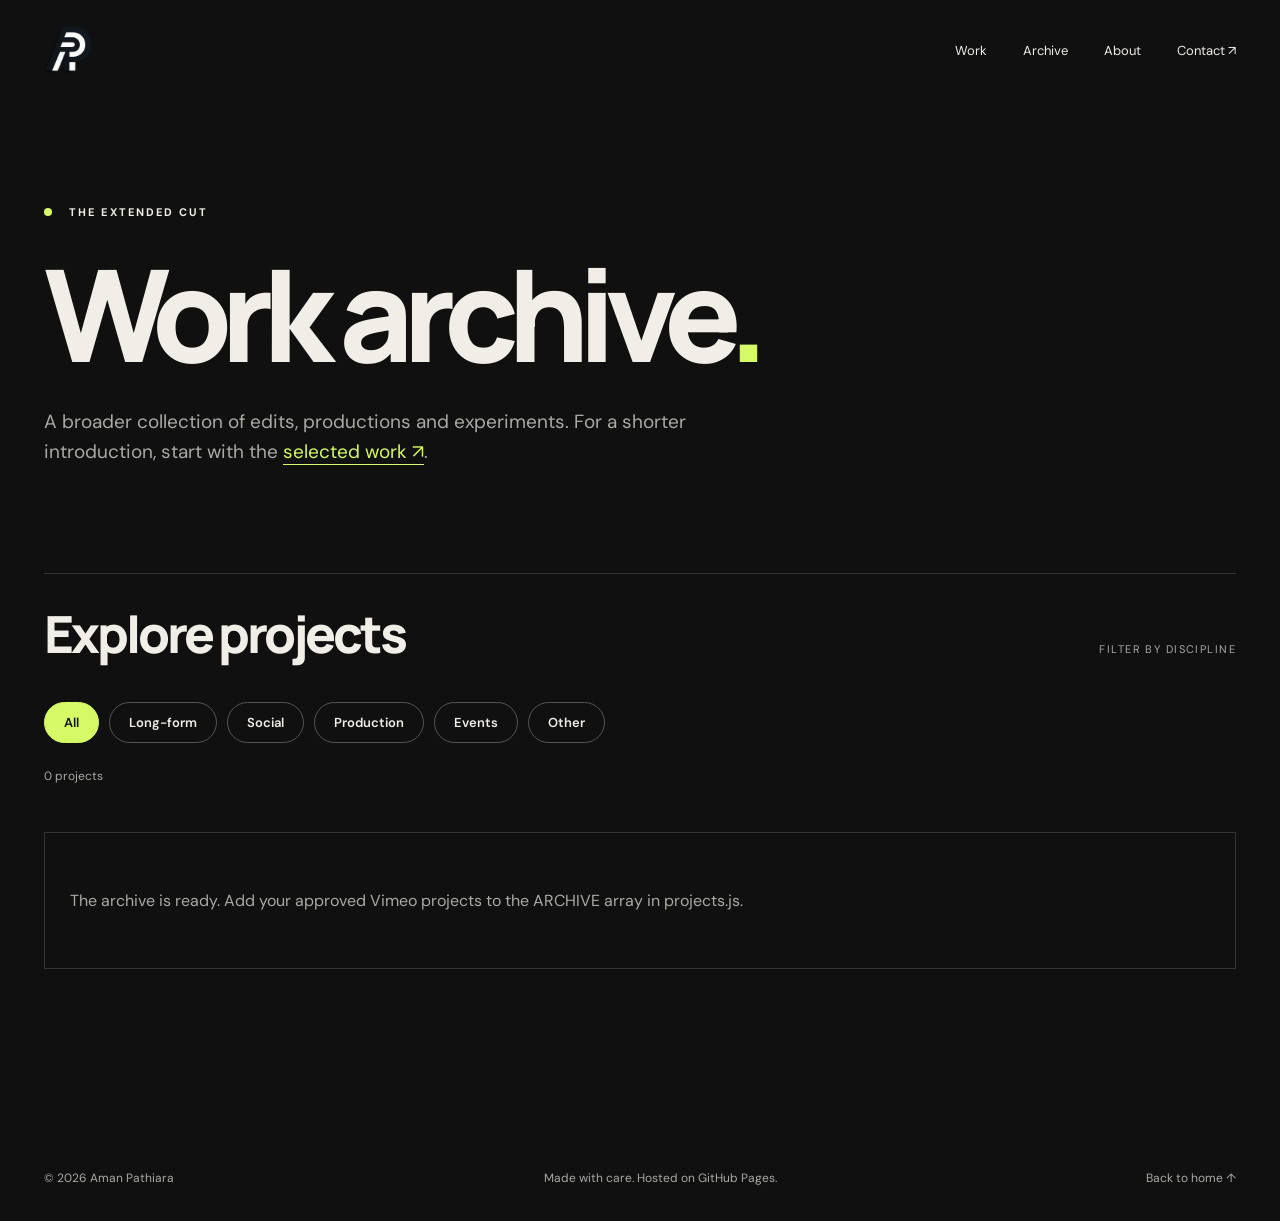
==== archive.html @ cb12b21c "Add AP logo and favicon Co-Authored-By: Claude Opus 5.5 <noreply@anthropic.com> Claude-Session: http" ====
<!doctype html><html lang="en"><head><meta charset="utf-8"><meta name="viewport" content="width=device-width,initial-scale=1"><meta name="theme-color" content="#101010"><link rel="icon" type="image/png" href="images/favicon.png"><link rel="apple-touch-icon" href="images/apple-touch-icon.png"><meta name="description" content="Selected and archived video work by Aman Pathiara."><title>Archive — Aman Pathiara</title><link rel="stylesheet" href="style.css"></head><body><a class="skip" href="#archive">Skip to archive</a><header class="nav wrap"><a class="logo" href="index.html" aria-label="Home"><img src="images/logo.png" alt="Aman Pathiara" width="48" height="48"></a><nav aria-label="Main navigation"><a href="index.html#work">Work</a><a href="archive.html" aria-current="page">Archive</a><a href="index.html#about">About</a><a href="index.html#contact">Contact ↗</a></nav></header><main id="archive" class="wrap archive-page"><div class="eyebrow"><span class="dot"></span> THE EXTENDED CUT</div><h1>Work archive<span class="accent">.</span></h1><p class="archive-intro">A broader collection of edits, productions and experiments. For a shorter introduction, start with the <a href="index.html#work">selected work ↗</a>.</p><div class="section-head"><h2>Explore projects</h2><span>FILTER BY DISCIPLINE</span></div><div class="archive-filters" id="archive-filters" role="group" aria-label="Filter archive by category"></div><p class="archive-count" id="archive-count" role="status" aria-live="polite"></p><div id="archive-grid" class="project-grid"></div></main><footer class="wrap"><span>© <span id="year"></span> Aman Pathiara</span><span>Made with care. Hosted on GitHub Pages.</span><a href="index.html">Back to home ↑</a></footer><script src="projects.js"></script><script src="archive.js"></script></body></html>
---- style.css ----
@import url('https://fonts.googleapis.com/css2?family=DM+Sans:wght@400;500;600;700&family=Manrope:wght@400;500;600;700;800&display=swap');
:root{--bg:#101010;--fg:#f1eee7;--muted:#aaa9a4;--line:#343431;--accent:#d5fa66}*{box-sizing:border-box}html{scroll-behavior:smooth}body{margin:0;background:var(--bg);color:var(--fg);font-family:"DM Sans",sans-serif;-webkit-font-smoothing:antialiased}a{color:inherit;text-decoration:none}a:focus-visible,button:focus-visible{outline:2px solid var(--accent);outline-offset:5px}.skip{position:absolute;top:-100px;left:20px;background:var(--accent);color:#111;padding:12px;z-index:20}.skip:focus{top:12px}.wrap{width:min(1360px,calc(100% - 88px));margin:auto}.nav{height:100px;display:flex;align-items:center;justify-content:space-between}.logo{font-family:Manrope,sans-serif;font-size:29px;font-weight:800;letter-spacing:-2px}.logo span,.accent{color:var(--accent)}nav{display:flex;gap:36px;font-size:13px}nav a:hover,.socials a:hover{color:var(--accent)}.hero{min-height:650px;padding:115px 0 70px}.eyebrow{font-size:11px;font-weight:700;letter-spacing:.19em}.dot{display:inline-block;width:8px;height:8px;background:var(--accent);border-radius:50%;margin-right:12px}.hero h1,.contact h2{font-family:Manrope,sans-serif;font-size:clamp(76px,10.5vw,170px);font-weight:800;letter-spacing:-.095em;line-height:.98;margin:32px 0 60px}.hero h1 em,.statement em{font-style:normal;color:var(--accent)}.hero-bottom{display:flex;justify-content:space-between;align-items:end}.hero-bottom p{max-width:460px;color:#c6c5c0;font-size:20px;line-height:1.55}.round-link{width:58px;height:58px;border:1px solid #777;border-radius:50%;display:grid;place-items:center;font-size:25px;transition:.2s}.round-link:hover{background:var(--accent);color:#111}.section-head{display:flex;justify-content:space-between;align-items:baseline;border-top:1px solid var(--line);padding-top:24px;margin-bottom:34px}.section-head h2{font:800 clamp(29px,4vw,52px) Manrope,sans-serif;letter-spacing:-.06em;margin:0}.section-head>span{color:var(--muted);font-size:11px;letter-spacing:.13em}.reel,.work,.about{padding-bottom:135px}.video-frame{aspect-ratio:16/9;background:#20211f;overflow:hidden}.video-frame iframe{width:100%;height:100%;border:0}.video-empty{height:100%;display:flex;flex-direction:column;align-items:center;justify-content:center;text-align:center;padding:25px;background:radial-gradient(circle at 70% 20%,#3d4630,transparent 45%),linear-gradient(130deg,#292b28,#171717)}.video-empty span{font:800 clamp(25px,5vw,64px) Manrope;letter-spacing:-.07em}.video-empty p{font-size:13px;color:var(--muted)}code{color:var(--accent)}.project-grid{display:grid;grid-template-columns:repeat(2,minmax(0,1fr));gap:65px 22px}.project-card{min-width:0}.project-image{aspect-ratio:16/10;overflow:hidden;background:#242522;position:relative;display:flex;align-items:center;justify-content:center}.project-image img{width:100%;height:100%;object-fit:cover;transition:transform .5s}.project-card:hover img{transform:scale(1.045)}.project-placeholder{font:800 clamp(32px,5vw,75px) Manrope;letter-spacing:-.07em;color:#e5e3da}.project-image:after{content:"↗";position:absolute;right:18px;top:15px;font-size:24px;color:var(--accent)}.project-card h3{font:800 27px Manrope;letter-spacing:-.055em;margin:20px 0 7px}.project-card .category{font-size:12px;letter-spacing:.08em;color:var(--accent);text-transform:uppercase}.project-card p{max-width:560px;color:var(--muted);line-height:1.6;font-size:15px}.project-card .watch{display:inline-block;margin-top:5px;border-bottom:1px solid var(--accent);padding-bottom:5px;font-size:13px}.about-layout{display:grid;grid-template-columns:1.1fr 1fr;gap:12%}.statement{font:800 clamp(40px,5.3vw,76px)/1.1 Manrope;letter-spacing:-.07em;margin:0}.about-layout>div>p{font-size:17px;line-height:1.75;color:#c6c5c0;margin:0 0 24px}.tags{display:flex;flex-wrap:wrap;gap:9px;margin-top:34px}.tags span{font-size:12px;border:1px solid #52534c;border-radius:40px;padding:10px 14px}.contact{background:#d5fa66;color:#111;padding:90px 0 100px}.contact h2{font-size:clamp(75px,10vw,150px);margin:30px 0}.contact .accent{color:#6b8131}.contact p{font-size:18px;max-width:440px;line-height:1.6}.contact-link{display:inline-block;border-bottom:2px solid #111;font:800 30px Manrope;margin:35px 0 75px;padding-bottom:8px}.socials{display:flex;gap:35px;font-size:13px;font-weight:700}.socials a:hover{color:#657e25}footer{display:flex;justify-content:space-between;gap:20px;padding-top:35px;padding-bottom:35px;color:var(--muted);font-size:12px}@media(max-width:700px){.wrap{width:calc(100% - 36px)}.nav{height:78px}nav{gap:17px}.hero{padding:100px 0 80px;min-height:auto}.hero h1{font-size:clamp(59px,12vw,90px);margin-bottom:50px}.hero-bottom p{font-size:16px;max-width:270px}.round-link{width:46px;height:46px;flex-shrink:0}.section-head>span{font-size:9px}.reel,.work,.about{padding-bottom:85px}.project-grid,.about-layout{grid-template-columns:1fr;gap:42px}.about-layout{gap:28px}.project-card h3{font-size:24px}.contact{padding:70px 0}.contact h2{font-size:clamp(64px,12vw,90px)}footer{flex-wrap:wrap;line-height:1.6}}@media(prefers-reduced-motion:reduce){html{scroll-behavior:auto}*,*:before,*:after{transition:none!important}}

.archive-cta{margin:65px 0 0;text-align:right}.archive-cta a{font:700 clamp(20px,3vw,32px) Manrope;border-bottom:1px solid var(--accent);padding-bottom:10px}.archive-cta span{color:var(--accent)}.archive-page{min-height:75vh;padding:105px 0 120px}.archive-page h1{font:800 clamp(65px,10vw,145px)/1 Manrope;letter-spacing:-.085em;margin:30px 0}.archive-intro{font-size:19px;line-height:1.6;color:var(--muted);max-width:650px;margin-bottom:105px}.archive-intro a{color:var(--accent);border-bottom:1px solid var(--accent)}.archive-filters{display:flex;flex-wrap:wrap;gap:10px;margin-bottom:25px}.filter{border:1px solid #555;background:transparent;color:var(--fg);font:600 13px "DM Sans",sans-serif;border-radius:40px;padding:11px 19px;cursor:pointer}.filter:hover,.filter.active{background:var(--accent);color:#111;border-color:var(--accent)}.archive-count{color:var(--muted);font-size:12px;margin-bottom:32px}.archive-empty{grid-column:1/-1;border:1px solid var(--line);padding:55px 25px;color:var(--muted);line-height:1.6}.archive-page .project-grid{padding-bottom:30px}@media(max-width:700px){.archive-page{padding:75px 0}.archive-intro{font-size:16px;margin-bottom:70px}}

.section-intro{color:var(--muted);font-size:18px;margin:-10px 0 35px}.award{padding-bottom:135px}.award-kicker{border-top:1px solid var(--line);padding-top:24px;color:var(--accent);font-size:11px;letter-spacing:.15em;font-weight:700}.award-layout{display:grid;grid-template-columns:1fr 1fr;gap:8%;align-items:end;padding-top:30px}.award-medal{color:var(--accent);font-size:15px;letter-spacing:.15em;font-weight:800}.award h2{font:800 clamp(46px,6vw,90px)/1.05 Manrope;letter-spacing:-.07em;margin:20px 0 0}.award h3{font:800 25px Manrope;letter-spacing:-.04em}.award p{color:var(--muted);font-size:16px;line-height:1.7}.award a{display:inline-block;border-bottom:1px solid var(--accent);padding-bottom:7px;font-size:13px;margin-top:12px}@media(max-width:700px){.award-layout{grid-template-columns:1fr;gap:22px}.award{padding-bottom:85px}}

.project-link{position:absolute;inset:0;display:flex;align-items:center;justify-content:center;z-index:1}.project-image .project-link img{width:100%;height:100%;object-fit:cover;transition:transform .5s}.project-card:hover .project-link img{transform:scale(1.045)}
.project-page{padding:60px 0 120px}.back-link{display:inline-block;font-size:13px;color:var(--muted);margin-bottom:60px}.back-link:hover{color:var(--accent)}.project-page h1{font:800 clamp(80px,13vw,190px)/.95 Manrope,sans-serif;letter-spacing:-.09em;margin:28px 0 50px}
.project-intro{display:grid;grid-template-columns:1.4fr 1fr;gap:8%;align-items:start;margin-bottom:120px}.project-intro p{font-size:clamp(19px,1.8vw,24px);line-height:1.55;color:#d6d4cd;margin:0}.project-intro .tags{margin-top:6px}
.project-section{padding-bottom:120px}.section-intro{color:var(--muted);font-size:16px;line-height:1.6;max-width:560px;margin:-10px 0 40px}
.reel-grid{display:grid;grid-template-columns:repeat(auto-fill,minmax(326px,1fr));gap:40px 22px}.reel-card{margin:0;min-width:0}.reel-card .instagram-media{margin:0!important;max-width:none!important;width:100%!important;min-width:0!important;border-radius:6px!important}.reel-card iframe{min-width:0!important;max-width:100%!important}.reel-card figcaption{margin-top:14px;font-size:12px;letter-spacing:.08em;text-transform:uppercase;color:var(--accent)}.reel-fallback{display:block;padding:40px 20px;background:#20211f;color:var(--fg);text-align:center}
.next-project{display:grid;grid-template-columns:1fr auto;align-items:end;border-top:1px solid var(--line);padding-top:28px;gap:6px 20px}.next-project span{grid-column:1/-1;font-size:11px;letter-spacing:.19em;color:var(--muted)}.next-project strong{font:800 clamp(48px,8vw,120px)/1 Manrope;letter-spacing:-.08em}.next-project em{font-style:normal;font-size:clamp(40px,6vw,90px);color:var(--accent);transition:transform .25s}.next-project:hover em{transform:translateX(12px)}
@media(max-width:700px){.project-page{padding:30px 0 80px}.back-link{margin-bottom:40px}.project-intro{grid-template-columns:1fr;gap:28px;margin-bottom:80px}.project-section{padding-bottom:80px}.reel-grid{grid-template-columns:1fr}}
.reel-card figcaption{display:flex;flex-direction:column;gap:6px}.reel-card .reel-title{font:700 17px/1.35 Manrope,sans-serif;letter-spacing:-.02em;text-transform:none;color:var(--fg)}.reel-card .reel-stats{font-size:12px;letter-spacing:.08em;text-transform:uppercase;color:var(--accent)}
.logo{display:inline-flex;align-items:center}.logo img{display:block;width:48px;height:48px;transition:transform .25s}.logo:hover img{transform:rotate(-6deg) scale(1.05)}@media(max-width:700px){.logo img{width:40px;height:40px}}
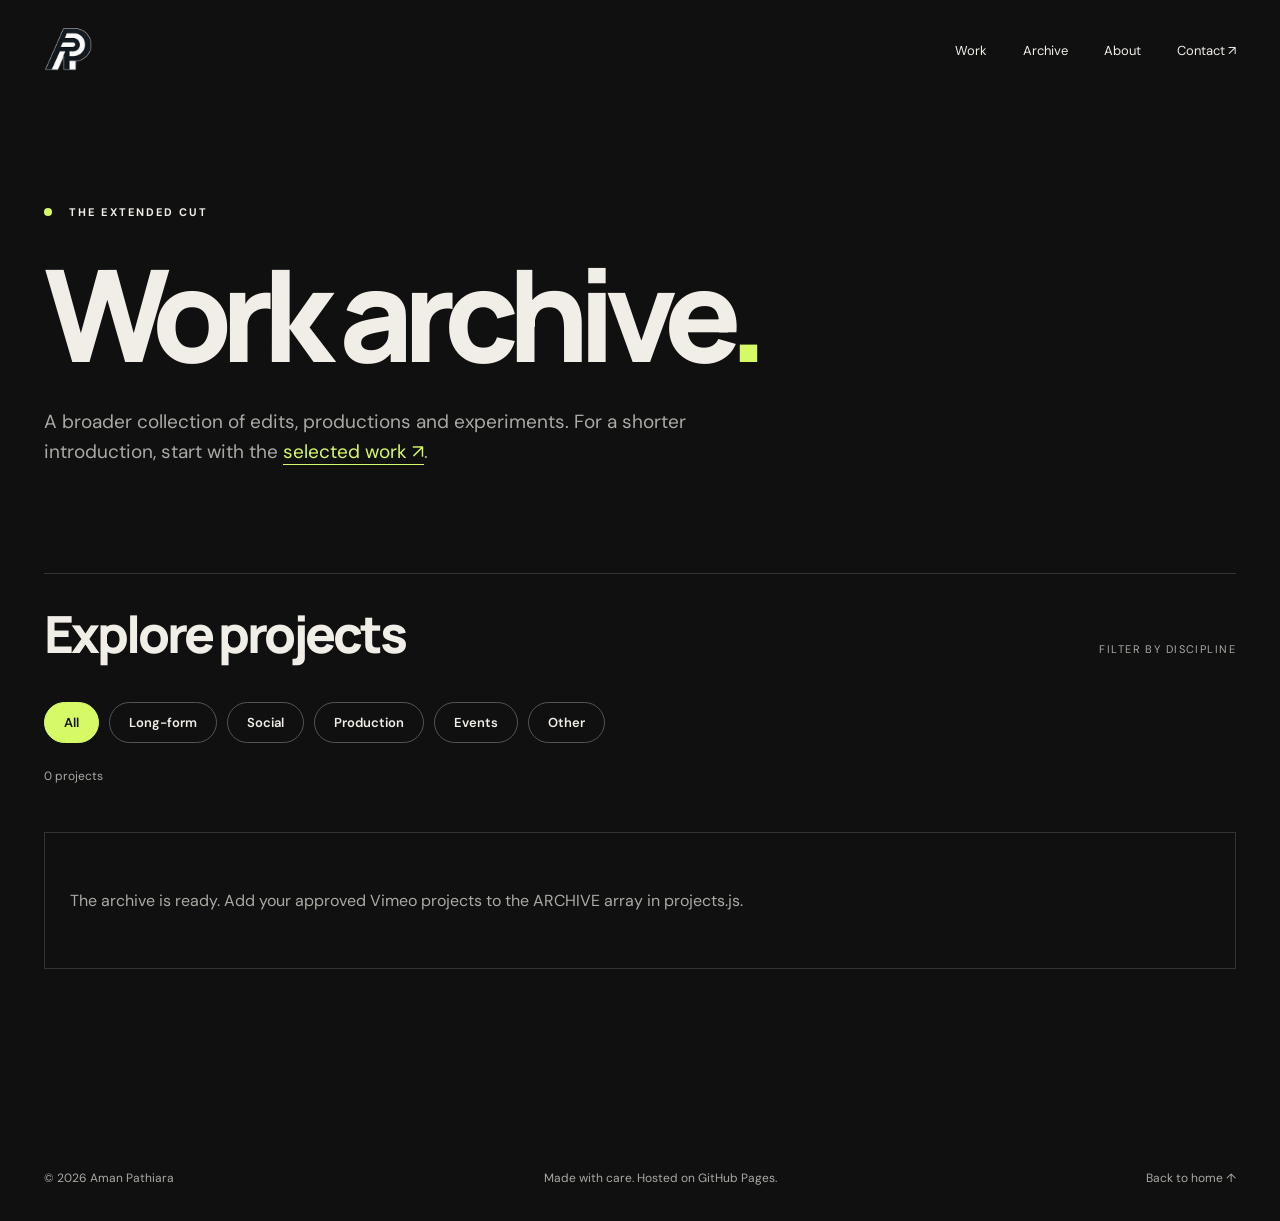
==== commit 8b9b4aa6: "Use outlined logo for dark backgrounds Co-Authored-By: Claude Opus 5.5 <noreply@anthropic.com> Claud" ====
--- a/archive.html
+++ b/archive.html
@@ -1 +1 @@
-<!doctype html><html lang="en"><head><meta charset="utf-8"><meta name="viewport" content="width=device-width,initial-scale=1"><meta name="theme-color" content="#101010"><link rel="icon" type="image/png" href="images/favicon.png"><link rel="apple-touch-icon" href="images/apple-touch-icon.png"><meta name="description" content="Selected and archived video work by Aman Pathiara."><title>Archive — Aman Pathiara</title><link rel="stylesheet" href="style.css"></head><body><a class="skip" href="#archive">Skip to archive</a><header class="nav wrap"><a class="logo" href="index.html" aria-label="Home"><img src="images/logo.png" alt="Aman Pathiara" width="48" height="48"></a><nav aria-label="Main navigation"><a href="index.html#work">Work</a><a href="archive.html" aria-current="page">Archive</a><a href="index.html#about">About</a><a href="index.html#contact">Contact ↗</a></nav></header><main id="archive" class="wrap archive-page"><div class="eyebrow"><span class="dot"></span> THE EXTENDED CUT</div><h1>Work archive<span class="accent">.</span></h1><p class="archive-intro">A broader collection of edits, productions and experiments. For a shorter introduction, start with the <a href="index.html#work">selected work ↗</a>.</p><div class="section-head"><h2>Explore projects</h2><span>FILTER BY DISCIPLINE</span></div><div class="archive-filters" id="archive-filters" role="group" aria-label="Filter archive by category"></div><p class="archive-count" id="archive-count" role="status" aria-live="polite"></p><div id="archive-grid" class="project-grid"></div></main><footer class="wrap"><span>© <span id="year"></span> Aman Pathiara</span><span>Made with care. Hosted on GitHub Pages.</span><a href="index.html">Back to home ↑</a></footer><script src="projects.js"></script><script src="archive.js"></script></body></html>+<!doctype html><html lang="en"><head><meta charset="utf-8"><meta name="viewport" content="width=device-width,initial-scale=1"><meta name="theme-color" content="#101010"><link rel="icon" type="image/png" href="images/favicon.png?v=2"><link rel="apple-touch-icon" href="images/apple-touch-icon.png?v=2"><meta name="description" content="Selected and archived video work by Aman Pathiara."><title>Archive — Aman Pathiara</title><link rel="stylesheet" href="style.css"></head><body><a class="skip" href="#archive">Skip to archive</a><header class="nav wrap"><a class="logo" href="index.html" aria-label="Home"><img src="images/logo.png?v=2" alt="Aman Pathiara" width="48" height="48"></a><nav aria-label="Main navigation"><a href="index.html#work">Work</a><a href="archive.html" aria-current="page">Archive</a><a href="index.html#about">About</a><a href="index.html#contact">Contact ↗</a></nav></header><main id="archive" class="wrap archive-page"><div class="eyebrow"><span class="dot"></span> THE EXTENDED CUT</div><h1>Work archive<span class="accent">.</span></h1><p class="archive-intro">A broader collection of edits, productions and experiments. For a shorter introduction, start with the <a href="index.html#work">selected work ↗</a>.</p><div class="section-head"><h2>Explore projects</h2><span>FILTER BY DISCIPLINE</span></div><div class="archive-filters" id="archive-filters" role="group" aria-label="Filter archive by category"></div><p class="archive-count" id="archive-count" role="status" aria-live="polite"></p><div id="archive-grid" class="project-grid"></div></main><footer class="wrap"><span>© <span id="year"></span> Aman Pathiara</span><span>Made with care. Hosted on GitHub Pages.</span><a href="index.html">Back to home ↑</a></footer><script src="projects.js"></script><script src="archive.js"></script></body></html>
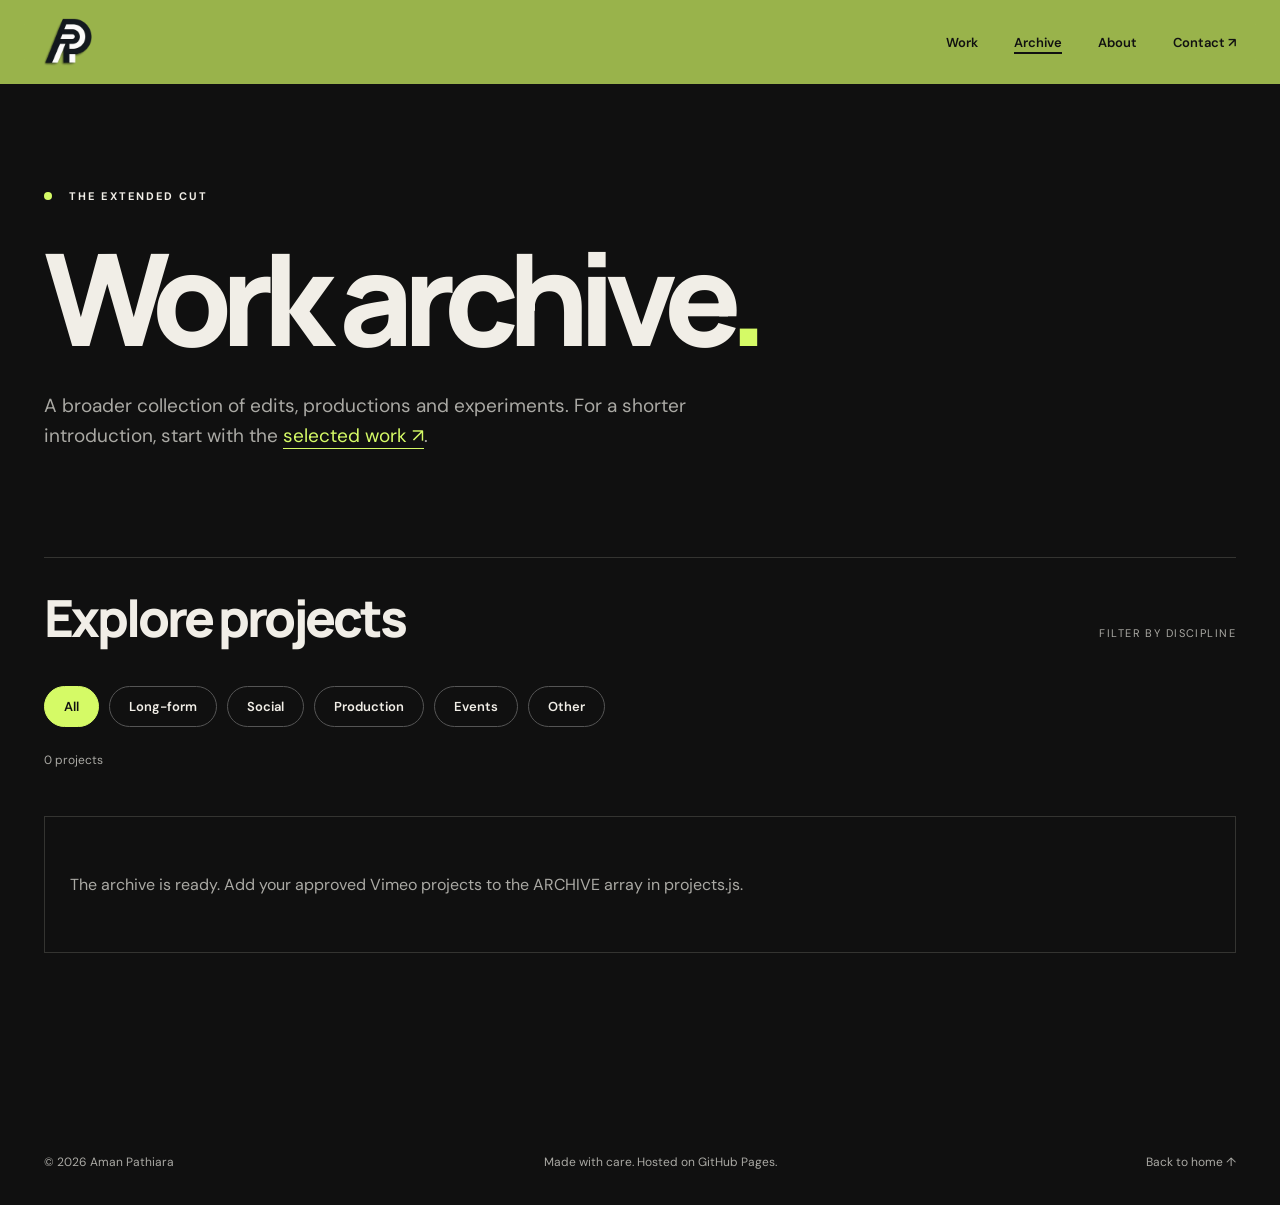
==== commit 60fffbdb: "Solid logo on a translucent lime navigation bar Co-Authored-By: Claude Opus 5.5 <noreply@anthropic.c" ====
--- a/archive.html
+++ b/archive.html
@@ -1 +1 @@
-<!doctype html><html lang="en"><head><meta charset="utf-8"><meta name="viewport" content="width=device-width,initial-scale=1"><meta name="theme-color" content="#101010"><link rel="icon" type="image/png" href="images/favicon.png?v=2"><link rel="apple-touch-icon" href="images/apple-touch-icon.png?v=2"><meta name="description" content="Selected and archived video work by Aman Pathiara."><title>Archive — Aman Pathiara</title><link rel="stylesheet" href="style.css"></head><body><a class="skip" href="#archive">Skip to archive</a><header class="nav wrap"><a class="logo" href="index.html" aria-label="Home"><img src="images/logo.png?v=2" alt="Aman Pathiara" width="48" height="48"></a><nav aria-label="Main navigation"><a href="index.html#work">Work</a><a href="archive.html" aria-current="page">Archive</a><a href="index.html#about">About</a><a href="index.html#contact">Contact ↗</a></nav></header><main id="archive" class="wrap archive-page"><div class="eyebrow"><span class="dot"></span> THE EXTENDED CUT</div><h1>Work archive<span class="accent">.</span></h1><p class="archive-intro">A broader collection of edits, productions and experiments. For a shorter introduction, start with the <a href="index.html#work">selected work ↗</a>.</p><div class="section-head"><h2>Explore projects</h2><span>FILTER BY DISCIPLINE</span></div><div class="archive-filters" id="archive-filters" role="group" aria-label="Filter archive by category"></div><p class="archive-count" id="archive-count" role="status" aria-live="polite"></p><div id="archive-grid" class="project-grid"></div></main><footer class="wrap"><span>© <span id="year"></span> Aman Pathiara</span><span>Made with care. Hosted on GitHub Pages.</span><a href="index.html">Back to home ↑</a></footer><script src="projects.js"></script><script src="archive.js"></script></body></html>+<!doctype html><html lang="en"><head><meta charset="utf-8"><meta name="viewport" content="width=device-width,initial-scale=1"><meta name="theme-color" content="#101010"><link rel="icon" type="image/png" href="images/favicon.png?v=2"><link rel="apple-touch-icon" href="images/apple-touch-icon.png?v=2"><meta name="description" content="Selected and archived video work by Aman Pathiara."><title>Archive — Aman Pathiara</title><link rel="stylesheet" href="style.css?v=22"></head><body><a class="skip" href="#archive">Skip to archive</a><header class="nav-bar"><div class="nav wrap"><a class="logo" href="index.html" aria-label="Home"><img src="images/logo-solid.png" alt="Aman Pathiara" width="48" height="48"></a><nav aria-label="Main navigation"><a href="index.html#work">Work</a><a href="archive.html" aria-current="page">Archive</a><a href="index.html#about">About</a><a href="index.html#contact">Contact ↗</a></nav></div></header><main id="archive" class="wrap archive-page"><div class="eyebrow"><span class="dot"></span> THE EXTENDED CUT</div><h1>Work archive<span class="accent">.</span></h1><p class="archive-intro">A broader collection of edits, productions and experiments. For a shorter introduction, start with the <a href="index.html#work">selected work ↗</a>.</p><div class="section-head"><h2>Explore projects</h2><span>FILTER BY DISCIPLINE</span></div><div class="archive-filters" id="archive-filters" role="group" aria-label="Filter archive by category"></div><p class="archive-count" id="archive-count" role="status" aria-live="polite"></p><div id="archive-grid" class="project-grid"></div></main><footer class="wrap"><span>© <span id="year"></span> Aman Pathiara</span><span>Made with care. Hosted on GitHub Pages.</span><a href="index.html">Back to home ↑</a></footer><script src="projects.js"></script><script src="archive.js"></script></body></html>
--- a/style.css
+++ b/style.css
@@ -14,3 +14,13 @@
 @media(max-width:700px){.project-page{padding:30px 0 80px}.back-link{margin-bottom:40px}.project-intro{grid-template-columns:1fr;gap:28px;margin-bottom:80px}.project-section{padding-bottom:80px}.reel-grid{grid-template-columns:1fr}}
 .reel-card figcaption{display:flex;flex-direction:column;gap:6px}.reel-card .reel-title{font:700 17px/1.35 Manrope,sans-serif;letter-spacing:-.02em;text-transform:none;color:var(--fg)}.reel-card .reel-stats{font-size:12px;letter-spacing:.08em;text-transform:uppercase;color:var(--accent)}
 .logo{display:inline-flex;align-items:center}.logo img{display:block;width:48px;height:48px;transition:transform .25s}.logo:hover img{transform:rotate(-6deg) scale(1.05)}@media(max-width:700px){.logo img{width:40px;height:40px}}
+.project-highlight{display:flex;flex-direction:column;gap:8px;border:1px solid var(--line);padding:18px 20px;margin-bottom:26px;transition:border-color .2s}a.project-highlight:hover{border-color:var(--accent)}.project-highlight span{color:var(--accent);font-size:11px;font-weight:800;letter-spacing:.15em}.project-highlight strong{font:800 20px/1.3 Manrope,sans-serif;letter-spacing:-.03em}
+.stat-row{display:grid;grid-template-columns:repeat(3,1fr);gap:22px;margin:10px 0 50px}.stat{border-top:1px solid var(--accent);padding-top:18px;display:flex;flex-direction:column;gap:6px}.stat strong{font:800 clamp(48px,7vw,96px)/1 Manrope,sans-serif;letter-spacing:-.07em}.stat span{color:var(--muted);font-size:13px;letter-spacing:.1em;text-transform:uppercase}
+.judges-quote{margin:0;max-width:900px}.judges-quote p{font:800 clamp(24px,3vw,40px)/1.25 Manrope,sans-serif;letter-spacing:-.04em;margin:0 0 18px}.judges-quote cite{font-style:normal;font-size:13px;color:var(--muted)}.judges-quote cite a{color:var(--accent)}
+.award-stats{display:flex;flex-wrap:wrap;gap:10px 26px;margin:18px 0}.award-stats span{color:var(--muted);font-size:14px}.award-stats strong{color:var(--fg);font:800 22px Manrope,sans-serif;letter-spacing:-.04em;margin-right:5px}.award-quote{margin:4px 0 14px;font:700 19px/1.4 Manrope,sans-serif;letter-spacing:-.02em}.award-quote cite{display:block;font:400 12px "DM Sans",sans-serif;color:var(--muted);margin-top:8px;font-style:normal}.award .award-quote{border:0;padding:0}
+@media(max-width:700px){.stat-row{grid-template-columns:1fr;gap:26px}}
+
+.nav-bar{position:sticky;top:0;z-index:30;background:rgba(213,250,102,.7);-webkit-backdrop-filter:blur(14px) saturate(1.2);backdrop-filter:blur(14px) saturate(1.2)}
+.nav-bar .nav{height:84px}.nav-bar nav a{color:#111;font-weight:600}.nav-bar nav a:hover,.nav-bar nav a[aria-current]{color:#111;text-decoration:underline;text-decoration-thickness:2px;text-underline-offset:5px}
+.nav-bar a:focus-visible{outline-color:#111}html{scroll-padding-top:100px}
+@media(max-width:700px){.nav-bar .nav{height:68px}html{scroll-padding-top:80px}}
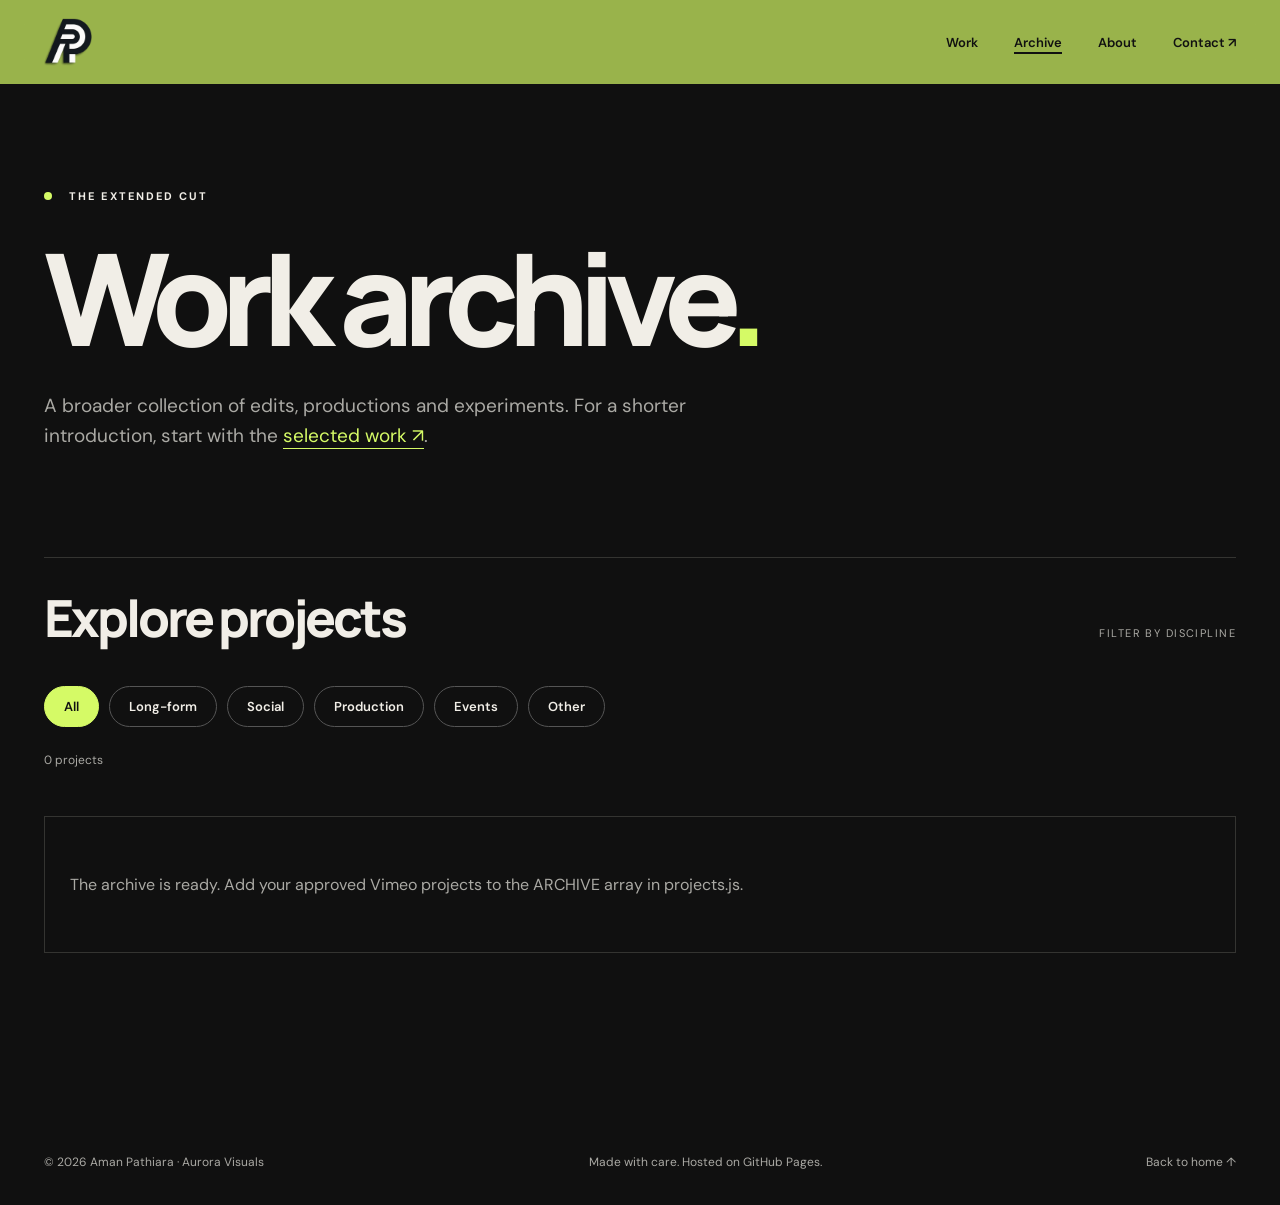
==== commit ba550a15: "Credit DIGITALISM screening and add Aurora Visuals to footer Co-Authored-By: Claude Opus 5.5 <norepl" ====
--- a/archive.html
+++ b/archive.html
@@ -1 +1 @@
-<!doctype html><html lang="en"><head><meta charset="utf-8"><meta name="viewport" content="width=device-width,initial-scale=1"><meta name="theme-color" content="#101010"><link rel="icon" type="image/png" href="images/favicon.png?v=2"><link rel="apple-touch-icon" href="images/apple-touch-icon.png?v=2"><meta name="description" content="Selected and archived video work by Aman Pathiara."><title>Archive — Aman Pathiara</title><link rel="stylesheet" href="style.css?v=22"></head><body><a class="skip" href="#archive">Skip to archive</a><header class="nav-bar"><div class="nav wrap"><a class="logo" href="index.html" aria-label="Home"><img src="images/logo-solid.png" alt="Aman Pathiara" width="48" height="48"></a><nav aria-label="Main navigation"><a href="index.html#work">Work</a><a href="archive.html" aria-current="page">Archive</a><a href="index.html#about">About</a><a href="index.html#contact">Contact ↗</a></nav></div></header><main id="archive" class="wrap archive-page"><div class="eyebrow"><span class="dot"></span> THE EXTENDED CUT</div><h1>Work archive<span class="accent">.</span></h1><p class="archive-intro">A broader collection of edits, productions and experiments. For a shorter introduction, start with the <a href="index.html#work">selected work ↗</a>.</p><div class="section-head"><h2>Explore projects</h2><span>FILTER BY DISCIPLINE</span></div><div class="archive-filters" id="archive-filters" role="group" aria-label="Filter archive by category"></div><p class="archive-count" id="archive-count" role="status" aria-live="polite"></p><div id="archive-grid" class="project-grid"></div></main><footer class="wrap"><span>© <span id="year"></span> Aman Pathiara</span><span>Made with care. Hosted on GitHub Pages.</span><a href="index.html">Back to home ↑</a></footer><script src="projects.js"></script><script src="archive.js"></script></body></html>+<!doctype html><html lang="en"><head><meta charset="utf-8"><meta name="viewport" content="width=device-width,initial-scale=1"><meta name="theme-color" content="#101010"><link rel="icon" type="image/png" href="images/favicon.png?v=2"><link rel="apple-touch-icon" href="images/apple-touch-icon.png?v=2"><meta name="description" content="Selected and archived video work by Aman Pathiara."><title>Archive — Aman Pathiara</title><link rel="stylesheet" href="style.css?v=22"></head><body><a class="skip" href="#archive">Skip to archive</a><header class="nav-bar"><div class="nav wrap"><a class="logo" href="index.html" aria-label="Home"><img src="images/logo-solid.png" alt="Aman Pathiara" width="48" height="48"></a><nav aria-label="Main navigation"><a href="index.html#work">Work</a><a href="archive.html" aria-current="page">Archive</a><a href="index.html#about">About</a><a href="index.html#contact">Contact ↗</a></nav></div></header><main id="archive" class="wrap archive-page"><div class="eyebrow"><span class="dot"></span> THE EXTENDED CUT</div><h1>Work archive<span class="accent">.</span></h1><p class="archive-intro">A broader collection of edits, productions and experiments. For a shorter introduction, start with the <a href="index.html#work">selected work ↗</a>.</p><div class="section-head"><h2>Explore projects</h2><span>FILTER BY DISCIPLINE</span></div><div class="archive-filters" id="archive-filters" role="group" aria-label="Filter archive by category"></div><p class="archive-count" id="archive-count" role="status" aria-live="polite"></p><div id="archive-grid" class="project-grid"></div></main><footer class="wrap"><span>© <span id="year"></span> Aman Pathiara · Aurora Visuals</span><span>Made with care. Hosted on GitHub Pages.</span><a href="index.html">Back to home ↑</a></footer><script src="projects.js"></script><script src="archive.js"></script></body></html>
--- a/style.css
+++ b/style.css
@@ -24,3 +24,4 @@
 .nav-bar .nav{height:84px}.nav-bar nav a{color:#111;font-weight:600}.nav-bar nav a:hover,.nav-bar nav a[aria-current]{color:#111;text-decoration:underline;text-decoration-thickness:2px;text-underline-offset:5px}
 .nav-bar a:focus-visible{outline-color:#111}html{scroll-padding-top:100px}
 @media(max-width:700px){.nav-bar .nav{height:68px}html{scroll-padding-top:80px}}
+.project-grid .wide-card{grid-column:1/-1}
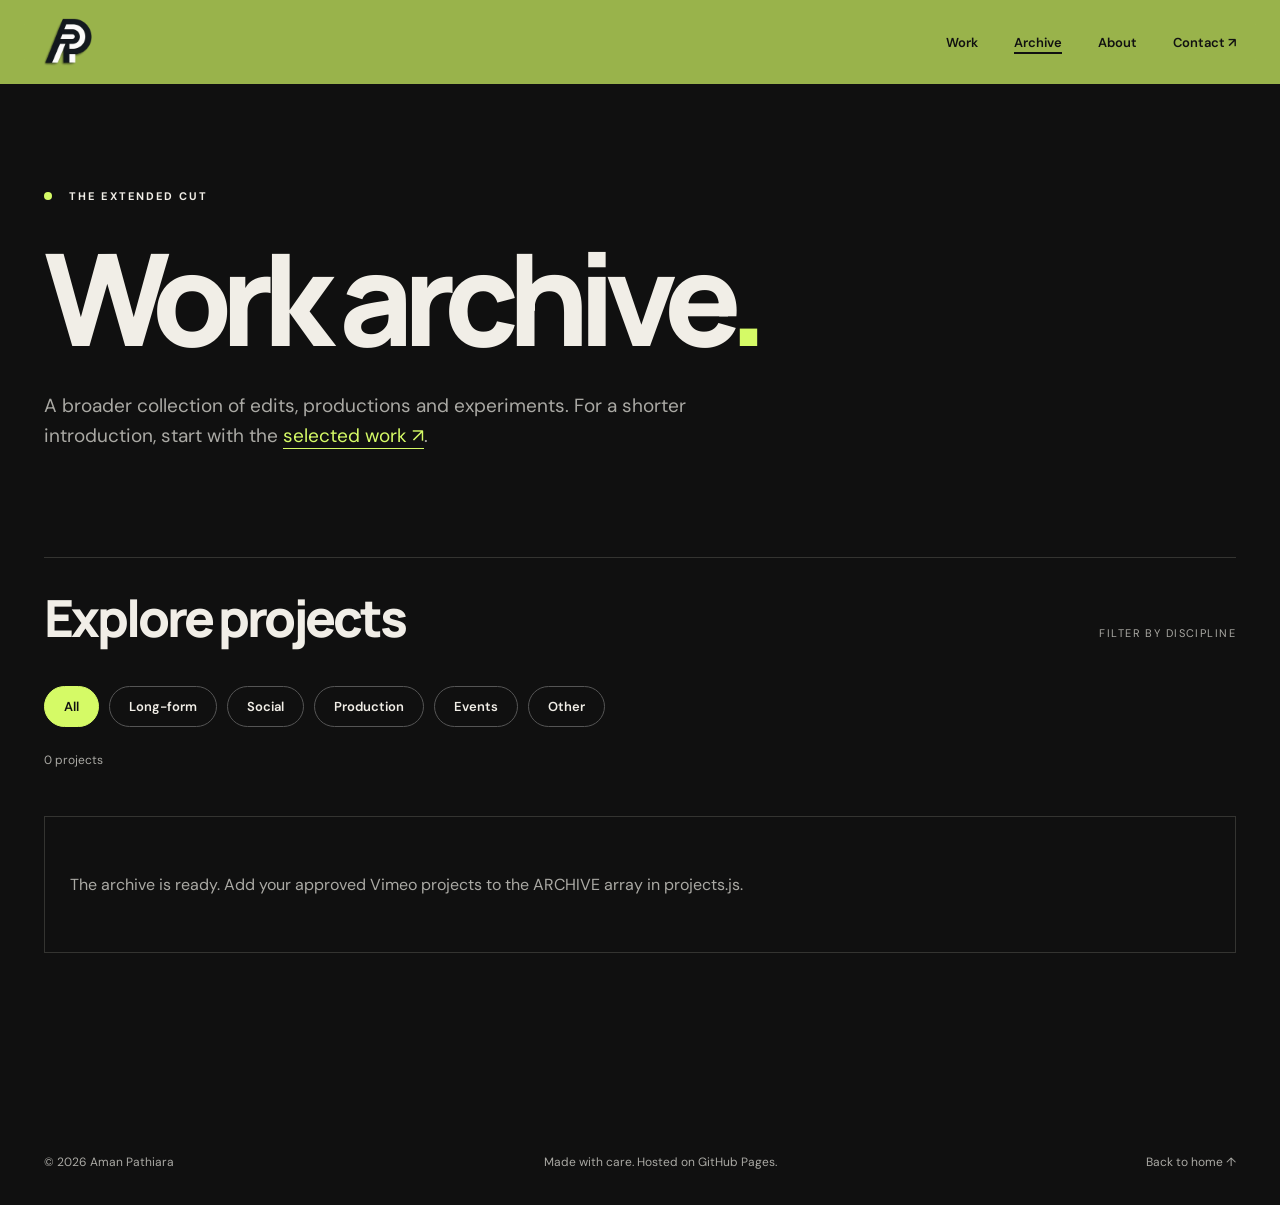
==== commit 92e0b62f: "Remove company name from personal site footer Co-Authored-By: Claude Opus 5.5 <noreply@anthropic.com" ====
--- a/archive.html
+++ b/archive.html
@@ -1 +1 @@
-<!doctype html><html lang="en"><head><meta charset="utf-8"><meta name="viewport" content="width=device-width,initial-scale=1"><meta name="theme-color" content="#101010"><link rel="icon" type="image/png" href="images/favicon.png?v=2"><link rel="apple-touch-icon" href="images/apple-touch-icon.png?v=2"><meta name="description" content="Selected and archived video work by Aman Pathiara."><title>Archive — Aman Pathiara</title><link rel="stylesheet" href="style.css?v=22"></head><body><a class="skip" href="#archive">Skip to archive</a><header class="nav-bar"><div class="nav wrap"><a class="logo" href="index.html" aria-label="Home"><img src="images/logo-solid.png" alt="Aman Pathiara" width="48" height="48"></a><nav aria-label="Main navigation"><a href="index.html#work">Work</a><a href="archive.html" aria-current="page">Archive</a><a href="index.html#about">About</a><a href="index.html#contact">Contact ↗</a></nav></div></header><main id="archive" class="wrap archive-page"><div class="eyebrow"><span class="dot"></span> THE EXTENDED CUT</div><h1>Work archive<span class="accent">.</span></h1><p class="archive-intro">A broader collection of edits, productions and experiments. For a shorter introduction, start with the <a href="index.html#work">selected work ↗</a>.</p><div class="section-head"><h2>Explore projects</h2><span>FILTER BY DISCIPLINE</span></div><div class="archive-filters" id="archive-filters" role="group" aria-label="Filter archive by category"></div><p class="archive-count" id="archive-count" role="status" aria-live="polite"></p><div id="archive-grid" class="project-grid"></div></main><footer class="wrap"><span>© <span id="year"></span> Aman Pathiara · Aurora Visuals</span><span>Made with care. Hosted on GitHub Pages.</span><a href="index.html">Back to home ↑</a></footer><script src="projects.js"></script><script src="archive.js"></script></body></html>+<!doctype html><html lang="en"><head><meta charset="utf-8"><meta name="viewport" content="width=device-width,initial-scale=1"><meta name="theme-color" content="#101010"><link rel="icon" type="image/png" href="images/favicon.png?v=2"><link rel="apple-touch-icon" href="images/apple-touch-icon.png?v=2"><meta name="description" content="Selected and archived video work by Aman Pathiara."><title>Archive — Aman Pathiara</title><link rel="stylesheet" href="style.css?v=22"></head><body><a class="skip" href="#archive">Skip to archive</a><header class="nav-bar"><div class="nav wrap"><a class="logo" href="index.html" aria-label="Home"><img src="images/logo-solid.png" alt="Aman Pathiara" width="48" height="48"></a><nav aria-label="Main navigation"><a href="index.html#work">Work</a><a href="archive.html" aria-current="page">Archive</a><a href="index.html#about">About</a><a href="index.html#contact">Contact ↗</a></nav></div></header><main id="archive" class="wrap archive-page"><div class="eyebrow"><span class="dot"></span> THE EXTENDED CUT</div><h1>Work archive<span class="accent">.</span></h1><p class="archive-intro">A broader collection of edits, productions and experiments. For a shorter introduction, start with the <a href="index.html#work">selected work ↗</a>.</p><div class="section-head"><h2>Explore projects</h2><span>FILTER BY DISCIPLINE</span></div><div class="archive-filters" id="archive-filters" role="group" aria-label="Filter archive by category"></div><p class="archive-count" id="archive-count" role="status" aria-live="polite"></p><div id="archive-grid" class="project-grid"></div></main><footer class="wrap"><span>© <span id="year"></span> Aman Pathiara</span><span>Made with care. Hosted on GitHub Pages.</span><a href="index.html">Back to home ↑</a></footer><script src="projects.js"></script><script src="archive.js"></script></body></html>
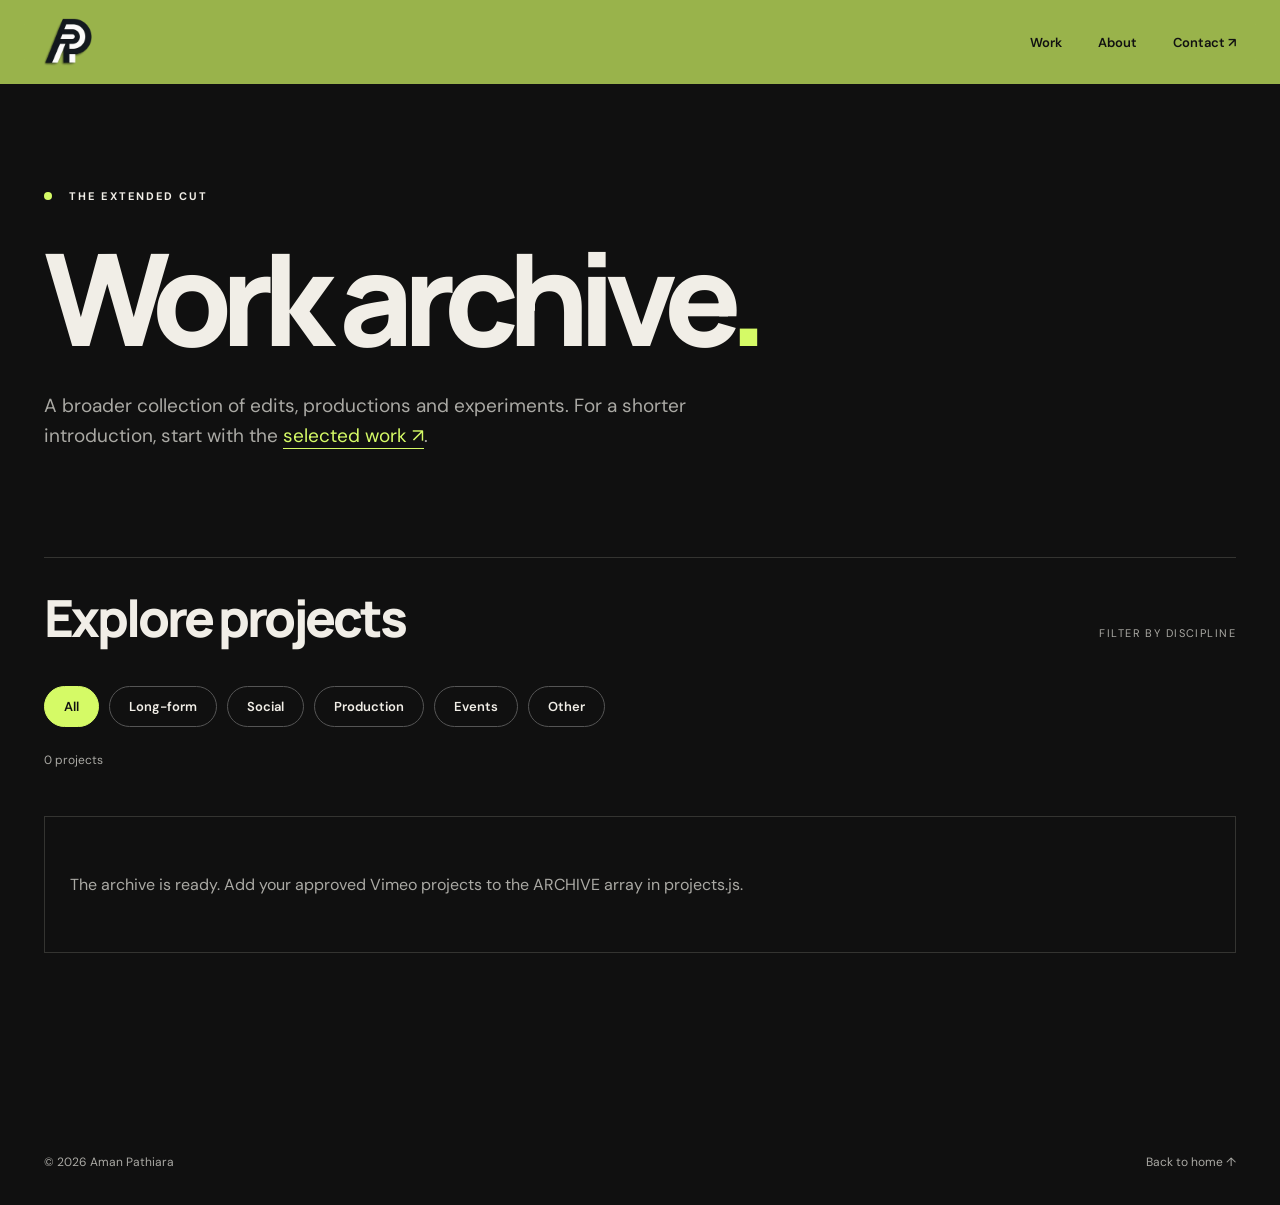
==== commit 3395be50: "Polish: remove Events tile, hide empty archive, renumber sections, freelance contact line, better ti" ====
--- a/archive.html
+++ b/archive.html
@@ -1 +1 @@
-<!doctype html><html lang="en"><head><meta charset="utf-8"><meta name="viewport" content="width=device-width,initial-scale=1"><meta name="theme-color" content="#101010"><link rel="icon" type="image/png" href="images/favicon.png?v=2"><link rel="apple-touch-icon" href="images/apple-touch-icon.png?v=2"><meta name="description" content="Selected and archived video work by Aman Pathiara."><title>Archive — Aman Pathiara</title><link rel="stylesheet" href="style.css?v=22"></head><body><a class="skip" href="#archive">Skip to archive</a><header class="nav-bar"><div class="nav wrap"><a class="logo" href="index.html" aria-label="Home"><img src="images/logo-solid.png" alt="Aman Pathiara" width="48" height="48"></a><nav aria-label="Main navigation"><a href="index.html#work">Work</a><a href="archive.html" aria-current="page">Archive</a><a href="index.html#about">About</a><a href="index.html#contact">Contact ↗</a></nav></div></header><main id="archive" class="wrap archive-page"><div class="eyebrow"><span class="dot"></span> THE EXTENDED CUT</div><h1>Work archive<span class="accent">.</span></h1><p class="archive-intro">A broader collection of edits, productions and experiments. For a shorter introduction, start with the <a href="index.html#work">selected work ↗</a>.</p><div class="section-head"><h2>Explore projects</h2><span>FILTER BY DISCIPLINE</span></div><div class="archive-filters" id="archive-filters" role="group" aria-label="Filter archive by category"></div><p class="archive-count" id="archive-count" role="status" aria-live="polite"></p><div id="archive-grid" class="project-grid"></div></main><footer class="wrap"><span>© <span id="year"></span> Aman Pathiara</span><span>Made with care. Hosted on GitHub Pages.</span><a href="index.html">Back to home ↑</a></footer><script src="projects.js"></script><script src="archive.js"></script></body></html>+<!doctype html><html lang="en"><head><meta charset="utf-8"><meta name="viewport" content="width=device-width,initial-scale=1"><meta name="theme-color" content="#101010"><link rel="icon" type="image/png" href="images/favicon.png?v=2"><link rel="apple-touch-icon" href="images/apple-touch-icon.png?v=2"><meta name="description" content="Selected and archived video work by Aman Pathiara."><title>Archive — Aman Pathiara</title><link rel="stylesheet" href="style.css?v=22"></head><body><a class="skip" href="#archive">Skip to archive</a><header class="nav-bar"><div class="nav wrap"><a class="logo" href="index.html" aria-label="Home"><img src="images/logo-solid.png" alt="Aman Pathiara" width="48" height="48"></a><nav aria-label="Main navigation"><a href="index.html#work">Work</a><a href="index.html#about">About</a><a href="index.html#contact">Contact ↗</a></nav></div></header><main id="archive" class="wrap archive-page"><div class="eyebrow"><span class="dot"></span> THE EXTENDED CUT</div><h1>Work archive<span class="accent">.</span></h1><p class="archive-intro">A broader collection of edits, productions and experiments. For a shorter introduction, start with the <a href="index.html#work">selected work ↗</a>.</p><div class="section-head"><h2>Explore projects</h2><span>FILTER BY DISCIPLINE</span></div><div class="archive-filters" id="archive-filters" role="group" aria-label="Filter archive by category"></div><p class="archive-count" id="archive-count" role="status" aria-live="polite"></p><div id="archive-grid" class="project-grid"></div></main><footer class="wrap"><span>© <span id="year"></span> Aman Pathiara</span><a href="index.html">Back to home ↑</a></footer><script src="projects.js"></script><script src="archive.js"></script></body></html>
--- a/style.css
+++ b/style.css
@@ -25,3 +25,8 @@
 .nav-bar a:focus-visible{outline-color:#111}html{scroll-padding-top:100px}
 @media(max-width:700px){.nav-bar .nav{height:68px}html{scroll-padding-top:80px}}
 .project-grid .wide-card{grid-column:1/-1}
+.stills-grid{display:grid;grid-template-columns:repeat(3,1fr);gap:22px}.still{margin:0}.still img{display:block;width:100%;aspect-ratio:4/3;object-fit:cover;background:#20211f}.still figcaption{margin-top:12px;font-size:13px;color:var(--muted);line-height:1.5}@media(max-width:700px){.stills-grid{grid-template-columns:1fr}}
+.project-grid.cols-3{grid-template-columns:repeat(3,minmax(0,1fr));gap:44px 22px}.project-grid.cols-3 .project-card h3{font-size:21px;margin-top:16px}.project-grid.cols-3 .project-card p{font-size:13px;margin-top:4px}@media(max-width:900px){.project-grid.cols-3{grid-template-columns:repeat(2,minmax(0,1fr))}}@media(max-width:600px){.project-grid.cols-3{grid-template-columns:1fr}}
+.tile-strip{position:absolute;inset:0;display:flex;gap:3px;background:#111}.tile-strip img{flex:1 1 0;min-width:0;width:auto!important;height:100%!important;object-fit:cover}.project-card:hover .tile-strip img{transform:none}
+.project-grid.cols-4{grid-template-columns:repeat(4,minmax(0,1fr));gap:44px 18px}.project-grid.cols-4 .project-card h3{font-size:19px;margin-top:14px}.project-grid.cols-4 .project-card p{font-size:13px;margin-top:4px}@media(max-width:900px){.project-grid.cols-4{grid-template-columns:repeat(2,minmax(0,1fr))}}
+.contact .contact-link{margin-bottom:18px}.contact-email{margin:0 0 60px;font-size:16px}.contact-email a{border-bottom:1px solid rgba(17,17,17,.35)}.contact-email a:hover{border-color:#111}
